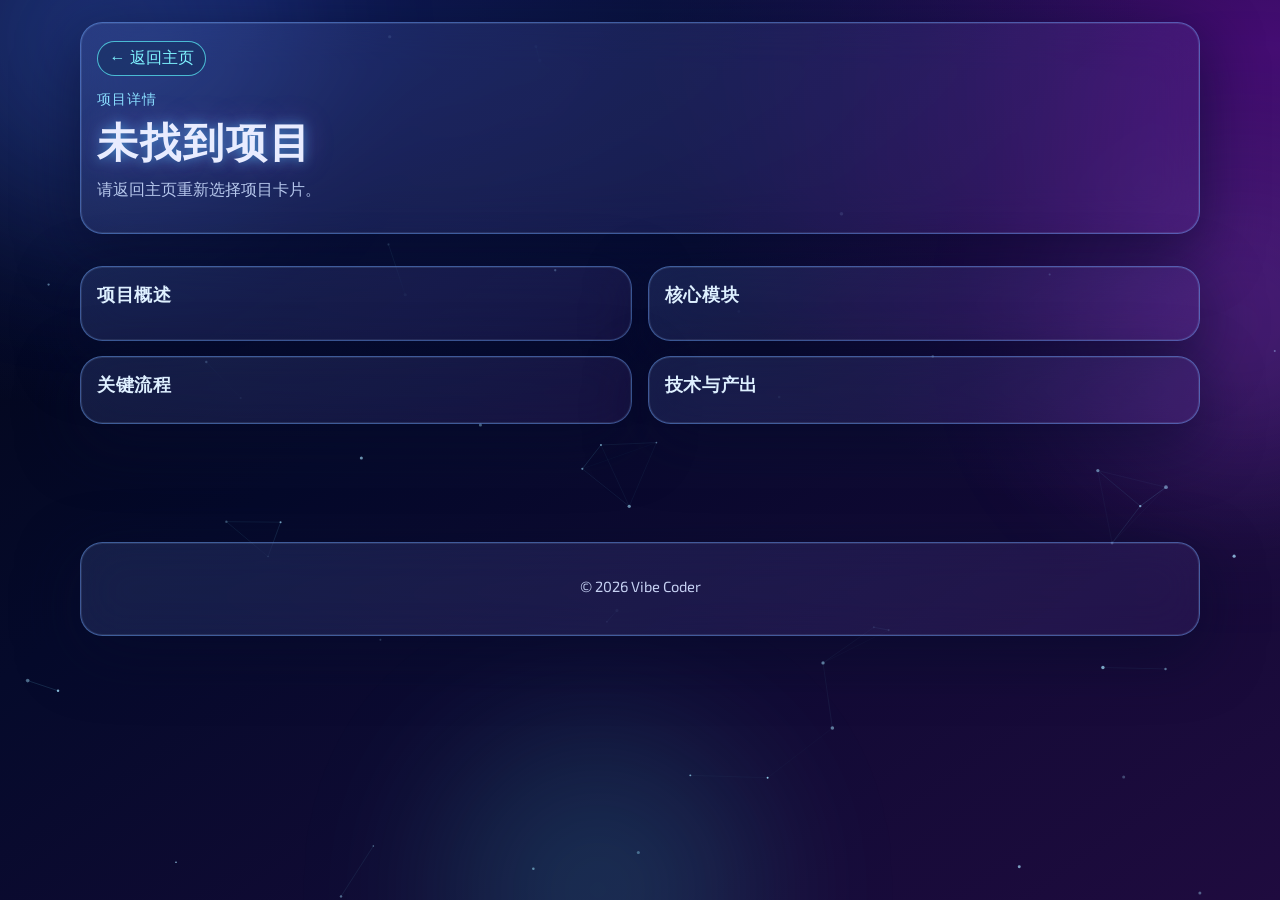
==== detail.html @ 0b8cd8e1 "feat: build vibe coding homepage with project detail pages" ====
<!doctype html>
<html lang="zh-CN">
<head>
  <meta charset="utf-8">
  <meta name="viewport" content="width=device-width, initial-scale=1">
  <title>项目详情 | Vibe Coder</title>
  <meta name="description" content="Vibe Coder 项目详情页">
  <link rel="preconnect" href="https://fonts.googleapis.com">
  <link rel="preconnect" href="https://fonts.gstatic.com" crossorigin>
  <link rel="stylesheet" href="css/style.css">
</head>
<body>
  <canvas id="starfield" aria-hidden="true"></canvas>
  <div class="background-orbs" aria-hidden="true">
    <span class="orb orb-1"></span>
    <span class="orb orb-2"></span>
    <span class="orb orb-3"></span>
  </div>

  <main class="site-wrapper detail-main">
    <section class="section reveal">
      <div class="detail-shell glass-panel">
        <a class="back-link" href="index.html">← 返回主页</a>
        <p id="detail-category" class="detail-category"></p>
        <h1 id="detail-title" class="detail-title"></h1>
        <p id="detail-tagline" class="detail-tagline"></p>

        <div id="detail-special-note" class="detail-special-note" hidden></div>
        <div id="detail-links" class="detail-links"></div>
      </div>
    </section>

    <section class="section reveal">
      <div class="detail-content-grid">
        <article class="detail-card glass-panel">
          <h2>项目概述</h2>
          <p id="detail-summary"></p>
          <p id="detail-positioning"></p>
        </article>

        <article class="detail-card glass-panel">
          <h2>核心模块</h2>
          <ul id="detail-modules"></ul>
        </article>

        <article class="detail-card glass-panel">
          <h2>关键流程</h2>
          <ol id="detail-flow"></ol>
        </article>

        <article class="detail-card glass-panel">
          <h2>技术与产出</h2>
          <ul id="detail-stack"></ul>
        </article>
      </div>
    </section>
  </main>

  <footer class="footer reveal">
    <div class="footer-inner glass-panel">
      <p class="copyright">© <span id="year"></span> Vibe Coder</p>
    </div>
  </footer>

  <script src="js/detail-data.js"></script>
  <script src="js/detail.js"></script>
  <script src="js/particles.js"></script>
  <script src="js/main.js"></script>
</body>
</html>
---- css/style.css ----
@import url("https://fonts.googleapis.com/css2?family=Exo+2:wght@300;400;500;600;700&family=Orbitron:wght@400;500;600;700;800&display=swap");

:root {
  --bg-0: #020514;
  --bg-1: #050a2b;
  --bg-2: #1f0b3f;
  --text-main: #e8ecff;
  --text-sub: #b6c5ea;
  --neon-cyan: #43f4ff;
  --neon-blue: #62b2ff;
  --neon-purple: #bf66ff;
  --neon-mint: #6dffd8;
  --border: rgba(113, 170, 255, 0.45);
  --glass: rgba(107, 138, 205, 0.16);
  --glass-strong: rgba(146, 170, 240, 0.2);
  --shadow-main: 0 18px 60px rgba(6, 12, 44, 0.62);
  --container: min(1120px, calc(100% - 2rem));
}

*,
*::before,
*::after {
  box-sizing: border-box;
}

html,
body {
  margin: 0;
  min-height: 100%;
}

html {
  scroll-behavior: smooth;
}

body {
  position: relative;
  overflow-x: hidden;
  color: var(--text-main);
  font-family: "Exo 2", "Segoe UI", sans-serif;
  background: radial-gradient(120% 80% at 20% 0%, #0f1b57 0%, transparent 58%),
    radial-gradient(80% 90% at 100% 5%, #440d72 0%, transparent 62%),
    linear-gradient(145deg, var(--bg-0), var(--bg-1) 38%, var(--bg-2));
}

a {
  color: inherit;
  text-decoration: none;
}

#starfield {
  position: fixed;
  inset: 0;
  width: 100%;
  height: 100%;
  z-index: 0;
}

.background-orbs {
  position: fixed;
  inset: 0;
  pointer-events: none;
  z-index: 1;
}

.orb {
  position: absolute;
  border-radius: 50%;
  filter: blur(85px);
  opacity: 0.36;
  transform: translateY(calc(var(--scroll-y, 0px) * -0.02));
}

.orb-1 {
  width: 360px;
  height: 360px;
  top: -140px;
  left: -80px;
  background: rgba(88, 139, 255, 0.62);
}

.orb-2 {
  width: 320px;
  height: 320px;
  top: 18vh;
  right: -120px;
  background: rgba(190, 101, 255, 0.58);
}

.orb-3 {
  width: 300px;
  height: 300px;
  bottom: -140px;
  left: 35%;
  background: rgba(67, 247, 244, 0.48);
}

.site-wrapper {
  position: relative;
  z-index: 2;
  width: 100%;
  padding: clamp(1rem, 2.6vw, 2.2rem) 0 4rem;
}

.section {
  width: var(--container);
  margin: 0 auto 2rem;
}

.glass-panel {
  background: linear-gradient(145deg, rgba(98, 129, 215, 0.18), rgba(120, 80, 195, 0.14));
  border: 1px solid var(--border);
  border-radius: 1.4rem;
  backdrop-filter: blur(22px);
  -webkit-backdrop-filter: blur(22px);
  box-shadow: var(--shadow-main), inset 0 0 0 1px rgba(202, 224, 255, 0.11);
}

.section-title {
  margin: 0;
  font-family: "Orbitron", sans-serif;
  font-size: clamp(1.55rem, 2.6vw, 2.35rem);
  letter-spacing: 0.05em;
  text-transform: uppercase;
  text-shadow: 0 0 14px rgba(81, 189, 255, 0.56), 0 0 30px rgba(188, 108, 255, 0.42);
}

.section-title-en {
  text-align: center;
}

.browser-frame {
  padding: clamp(0.85rem, 1.5vw, 1.25rem);
}

.browser-toolbar {
  display: flex;
  align-items: center;
  gap: 1rem;
  padding: 0.55rem 0.8rem;
  border-radius: 999px;
  border: 1px solid rgba(164, 199, 255, 0.25);
  background: rgba(11, 23, 62, 0.64);
}

.window-controls {
  display: flex;
  gap: 0.35rem;
  flex: 0 0 auto;
}

.dot {
  width: 0.58rem;
  height: 0.58rem;
  border-radius: 50%;
}

.dot.red {
  background: #ff5f56;
}

.dot.yellow {
  background: #ffbd2f;
}

.dot.green {
  background: #27c93f;
}

.browser-nav {
  display: flex;
  align-items: center;
  justify-content: center;
  gap: 0.7rem;
  flex: 1 1 auto;
}

.browser-nav a {
  font-family: "Orbitron", sans-serif;
  font-size: 0.95rem;
  letter-spacing: 0.1em;
  color: #c7d3ff;
  padding: 0.5rem 1rem;
  border-radius: 999px;
  border: 1px solid rgba(123, 176, 255, 0.35);
  transition: color 0.24s ease, border-color 0.24s ease, box-shadow 0.24s ease;
}

.browser-nav a:hover,
.browser-nav a:focus-visible {
  color: #f4f8ff;
  border-color: rgba(111, 224, 255, 0.68);
  box-shadow: 0 0 14px rgba(111, 224, 255, 0.38);
}

.contact-chip {
  font-family: "Orbitron", sans-serif;
  font-size: 0.75rem;
  letter-spacing: 0.08em;
  padding: 0.5rem 0.9rem;
  border-radius: 999px;
  border: 1px solid rgba(206, 219, 255, 0.45);
  background: linear-gradient(135deg, rgba(89, 122, 217, 0.65), rgba(192, 97, 255, 0.62));
  transition: transform 0.25s ease, box-shadow 0.25s ease;
}

.contact-chip:hover,
.contact-chip:focus-visible {
  transform: translateY(-2px);
  box-shadow: 0 8px 20px rgba(105, 209, 255, 0.32);
}

.hero-inner {
  padding: clamp(1.2rem, 3vw, 2.6rem) clamp(0.95rem, 2.5vw, 2.2rem) 1.6rem;
}

.hero-kicker {
  margin: 0;
  color: #9fd8ff;
  font-size: 0.95rem;
  letter-spacing: 0.06em;
}

.hero-title {
  margin: 0.5rem 0 0.8rem;
  text-align: center;
  font-family: "Orbitron", sans-serif;
  font-size: clamp(2rem, 9vw, 4.25rem);
  font-weight: 700;
  letter-spacing: 0.12em;
  color: #b4e8ff;
  text-shadow: 0 0 8px rgba(141, 227, 255, 0.95), 0 0 24px rgba(76, 167, 255, 0.9),
    0 0 42px rgba(185, 95, 255, 0.82);
}

.hero-subtitle {
  margin: 0 auto;
  width: min(750px, 100%);
  text-align: center;
  font-size: clamp(0.96rem, 2.2vw, 1.08rem);
  line-height: 1.65;
  color: var(--text-sub);
}

.skill-pills {
  list-style: none;
  margin: 1.45rem 0 0;
  padding: 0;
  display: flex;
  flex-wrap: wrap;
  gap: 0.7rem;
  justify-content: center;
}

.skill-pills li {
  padding: 0.52rem 0.95rem;
  font-size: 0.98rem;
  border-radius: 999px;
  border: 1px solid rgba(133, 202, 255, 0.52);
  background: linear-gradient(120deg, rgba(79, 117, 219, 0.48), rgba(101, 210, 255, 0.34), rgba(181, 99, 255, 0.4));
  box-shadow: 0 0 16px rgba(96, 171, 255, 0.3);
  transition: transform 0.24s ease, box-shadow 0.24s ease, border-color 0.24s ease;
  animation: floatTag 4.2s ease-in-out infinite;
  animation-delay: calc(var(--i, 0) * 0.07s);
}

.skill-pills li:nth-child(2n) {
  animation-duration: 4.8s;
}

.skill-pills li:nth-child(3n) {
  animation-duration: 5.1s;
}

.skill-pills li:hover,
.skill-pills li:focus-visible {
  transform: translateY(-3px);
  border-color: rgba(132, 247, 255, 0.9);
  box-shadow: 0 0 22px rgba(102, 233, 255, 0.56), 0 0 30px rgba(185, 93, 255, 0.34);
}

.hero-preview-grid {
  margin-top: 1.5rem;
  display: grid;
  grid-template-columns: repeat(3, minmax(0, 1fr));
  gap: clamp(0.75rem, 1.8vw, 1.2rem);
}

.preview-card {
  position: relative;
  overflow: hidden;
  border-radius: 1rem;
  border: 1px solid rgba(126, 184, 255, 0.5);
  background: rgba(27, 46, 91, 0.55);
  min-height: 170px;
  box-shadow: 0 0 22px rgba(105, 212, 255, 0.22);
}

.preview-card img {
  width: 100%;
  height: 100%;
  object-fit: cover;
  display: block;
}

.tools-panel {
  padding: clamp(1rem, 2vw, 1.8rem);
}

.tools-caption {
  margin: 0.5rem 0 0.95rem;
  color: #b7c6ea;
  font-size: 0.98rem;
}

.skill-list {
  margin-top: 0.85rem;
}

.skill-row {
  margin-bottom: 1.05rem;
}

.skill-meta {
  display: flex;
  justify-content: space-between;
  align-items: center;
  gap: 0.75rem;
  margin-bottom: 0.38rem;
}

.skill-name {
  display: flex;
  align-items: center;
  gap: 0.55rem;
  font-size: 1.1rem;
}

.skill-mark {
  display: inline-grid;
  place-items: center;
  width: 1.58rem;
  height: 1.58rem;
  border-radius: 50%;
  font-family: "Orbitron", sans-serif;
  font-size: 0.62rem;
  letter-spacing: 0.03em;
  color: #041227;
  background: linear-gradient(140deg, var(--neon-mint), var(--neon-cyan));
  box-shadow: 0 0 12px rgba(104, 241, 255, 0.62);
}

.skill-value {
  font-family: "Orbitron", sans-serif;
  color: #90f0ff;
}

.skill-feature {
  margin: 0 0 0.5rem 2.2rem;
  color: #9eb3df;
  font-size: 0.93rem;
  line-height: 1.4;
}

.progress-track {
  width: 100%;
  height: 0.95rem;
  border-radius: 999px;
  border: 1px solid rgba(127, 157, 227, 0.55);
  background: linear-gradient(120deg, rgba(28, 49, 99, 0.62), rgba(75, 62, 148, 0.42));
  overflow: hidden;
}

.progress-fill {
  width: 0;
  height: 100%;
  border-radius: inherit;
  background: linear-gradient(90deg, #8d49ff 0%, #38e9ff 52%, #8f52ff 100%);
  box-shadow: 0 0 14px rgba(75, 225, 255, 0.76);
  transition: width 1.2s cubic-bezier(0.2, 0.7, 0.3, 1);
}

.skill-row.animated .progress-fill {
  width: var(--target);
}

.project-shell {
  position: relative;
  padding: clamp(1.15rem, 2.2vw, 1.8rem);
  overflow: hidden;
}

.project-shell::before {
  content: "";
  position: absolute;
  inset: 0.6rem;
  border-radius: 1rem;
  border: 1px solid rgba(91, 242, 255, 0.42);
  box-shadow: inset 0 0 24px rgba(122, 83, 255, 0.3), 0 0 18px rgba(83, 223, 255, 0.24);
  pointer-events: none;
}

.project-shell-header {
  position: relative;
  margin-bottom: 1.1rem;
  text-align: center;
}

.project-shell-header p {
  margin: 0.5rem 0 0;
  color: var(--text-sub);
}

.project-grid {
  position: relative;
  display: grid;
  grid-template-columns: repeat(3, minmax(0, 1fr));
  gap: clamp(0.8rem, 2vw, 1.2rem);
}

.project-card {
  position: relative;
  overflow: hidden;
  display: flex;
  flex-direction: column;
  justify-content: center;
  align-items: center;
  gap: 0.55rem;
  text-align: center;
  min-height: 236px;
  padding: 1rem 0.9rem;
  border-radius: 1rem;
  cursor: pointer;
  border: 1px solid rgba(192, 104, 255, 0.72);
  background: linear-gradient(160deg, rgba(184, 223, 255, 0.2), rgba(72, 106, 201, 0.2), rgba(145, 88, 220, 0.18));
  box-shadow: 0 0 14px rgba(183, 96, 255, 0.44), inset 0 0 28px rgba(172, 220, 255, 0.15);
}

.project-card h3 {
  margin: 0;
  font-size: 1.24rem;
}

.project-card p {
  margin: 0;
  color: #c4cff1;
  font-size: 0.96rem;
  line-height: 1.45;
}

.project-icon {
  width: 3.2rem;
  height: 3.2rem;
  display: grid;
  place-items: center;
}

.project-icon svg {
  width: 2.5rem;
  height: 2.5rem;
  stroke: var(--neon-cyan);
  stroke-width: 1.4;
  filter: drop-shadow(0 0 8px rgba(117, 239, 255, 0.5));
}

.neon-button {
  margin-top: 0.2rem;
  display: inline-flex;
  align-items: center;
  justify-content: center;
  cursor: pointer;
  border: 1px solid rgba(74, 248, 255, 0.9);
  border-radius: 0.62rem;
  padding: 0.46rem 0.92rem;
  font-weight: 600;
  color: #58f8ff;
  background: rgba(6, 24, 58, 0.55);
  box-shadow: 0 0 8px rgba(74, 248, 255, 0.5), inset 0 0 8px rgba(74, 248, 255, 0.24);
  transition: transform 0.2s ease, box-shadow 0.2s ease, color 0.2s ease;
}

.neon-button:hover,
.neon-button:focus-visible {
  transform: translateY(-2px);
  color: #f4fcff;
  box-shadow: 0 0 14px rgba(95, 247, 255, 0.68), 0 0 30px rgba(152, 110, 255, 0.34);
}

.skill-project-shell {
  padding: 0.4rem;
}

.skill-project-grid {
  margin-top: 1rem;
  display: grid;
  grid-template-columns: repeat(3, minmax(0, 1fr));
  gap: 0.95rem;
}

.skill-project-card {
  position: relative;
  overflow: hidden;
  min-height: 180px;
  padding: 1rem;
  border-radius: 1rem;
  border: 1px solid rgba(119, 193, 255, 0.52);
  background: linear-gradient(160deg, rgba(58, 85, 163, 0.3), rgba(118, 82, 189, 0.22));
  box-shadow: 0 0 18px rgba(110, 185, 255, 0.22);
}

.skill-project-card h3 {
  margin: 0 0 0.55rem;
  font-size: 1.12rem;
}

.skill-project-card p {
  margin: 0 0 0.85rem;
  color: var(--text-sub);
}

.skill-project-card a {
  display: inline-flex;
  cursor: pointer;
  color: var(--neon-cyan);
  border: 1px solid rgba(86, 243, 255, 0.72);
  border-radius: 999px;
  padding: 0.35rem 0.72rem;
  font-size: 0.92rem;
  transition: box-shadow 0.2s ease, transform 0.2s ease;
}

.skill-project-card a:hover,
.skill-project-card a:focus-visible {
  transform: translateY(-2px);
  box-shadow: 0 0 13px rgba(86, 243, 255, 0.44);
}

.footer {
  width: var(--container);
  margin: 1.35rem auto 0;
  position: relative;
  z-index: 2;
}

.footer-inner {
  text-align: center;
  padding: 1.35rem 1rem 1.6rem;
}

.footer-inner p {
  color: #c6d1f3;
}

.vibe-intro {
  margin: 0.65rem auto 0;
  width: min(760px, 100%);
  color: #b9c8ed;
}

.vibe-skill-grid {
  margin-top: 1rem;
  display: grid;
  grid-template-columns: repeat(2, minmax(0, 1fr));
  gap: 0.85rem;
}

.vibe-skill-card {
  text-align: left;
  border: 1px solid rgba(117, 193, 255, 0.48);
  border-radius: 0.95rem;
  padding: 0.85rem 0.9rem;
  background: linear-gradient(160deg, rgba(55, 89, 176, 0.22), rgba(120, 74, 188, 0.18));
  box-shadow: inset 0 0 12px rgba(145, 220, 255, 0.14);
}

.vibe-skill-card h3 {
  margin: 0 0 0.35rem;
  font-size: 1.03rem;
  color: #d9e8ff;
}

.vibe-skill-card p {
  margin: 0;
  color: #b6c9ef;
  line-height: 1.58;
}

.vibe-skill-card code {
  display: block;
  margin-top: 0.45rem;
  color: #7ff6ff;
  font-size: 0.83rem;
  line-height: 1.45;
  word-break: break-word;
}

.copyright {
  margin-top: 0.8rem;
  color: #9eabd0;
  font-size: 0.92rem;
}

.tilt-card {
  transform-style: preserve-3d;
  transition: transform 0.2s ease;
}

.tilt-card::after {
  content: "";
  position: absolute;
  inset: 0;
  border-radius: inherit;
  opacity: 0;
  pointer-events: none;
  background: radial-gradient(circle at var(--mx, 50%) var(--my, 50%), rgba(154, 247, 255, 0.28), transparent 42%);
  transition: opacity 0.2s ease;
}

.tilt-card:hover::after {
  opacity: 1;
}

.reveal {
  opacity: 0;
  transform: translateY(26px) scale(0.986);
  transition: opacity 0.64s ease, transform 0.64s ease;
}

.reveal.is-visible {
  opacity: 1;
  transform: translateY(0) scale(1);
}

:where(ul, ol) {
  margin: 0;
  padding-left: 1.2rem;
}

:where(li) {
  margin-bottom: 0.45rem;
}

:where(li:last-child) {
  margin-bottom: 0;
}

.detail-main {
  padding-top: 1.4rem;
}

.detail-shell {
  padding: 1.1rem 1rem 1.2rem;
}

.back-link {
  display: inline-flex;
  align-items: center;
  gap: 0.35rem;
  border: 1px solid rgba(95, 245, 255, 0.7);
  border-radius: 999px;
  padding: 0.34rem 0.72rem;
  color: #7ff4ff;
  background: rgba(20, 47, 92, 0.5);
  transition: transform 0.2s ease, box-shadow 0.2s ease;
}

.back-link:hover,
.back-link:focus-visible {
  transform: translateY(-2px);
  box-shadow: 0 0 14px rgba(95, 245, 255, 0.42);
}

.detail-category {
  margin: 0.9rem 0 0;
  color: #8bdfff;
  letter-spacing: 0.06em;
  text-transform: uppercase;
  font-size: 0.88rem;
}

.detail-title {
  margin: 0.4rem 0 0;
  font-family: "Orbitron", sans-serif;
  font-size: clamp(1.7rem, 4.8vw, 2.55rem);
  letter-spacing: 0.05em;
  text-shadow: 0 0 12px rgba(75, 209, 255, 0.56), 0 0 28px rgba(184, 108, 255, 0.38);
}

.detail-tagline {
  margin: 0.55rem 0 0;
  color: #b6c7ec;
  font-size: 1.02rem;
}

.detail-links {
  margin-top: 0.8rem;
  display: flex;
  flex-wrap: wrap;
  gap: 0.55rem;
}

.detail-special-note {
  margin-top: 0.8rem;
  border: 1px solid rgba(255, 203, 108, 0.66);
  border-radius: 0.85rem;
  padding: 0.72rem 0.85rem;
  color: #ffe6ae;
  background: linear-gradient(150deg, rgba(113, 74, 7, 0.36), rgba(68, 47, 8, 0.26));
  line-height: 1.55;
}

.detail-link-btn {
  display: inline-flex;
  align-items: center;
  border: 1px solid rgba(99, 240, 255, 0.72);
  border-radius: 999px;
  padding: 0.35rem 0.78rem;
  color: #82f5ff;
  background: rgba(16, 45, 95, 0.55);
  transition: transform 0.2s ease, box-shadow 0.2s ease;
}

.detail-link-btn:hover,
.detail-link-btn:focus-visible {
  transform: translateY(-2px);
  box-shadow: 0 0 14px rgba(99, 240, 255, 0.44);
}

.detail-content-grid {
  display: grid;
  grid-template-columns: repeat(2, minmax(0, 1fr));
  gap: 0.95rem;
}

.detail-card {
  padding: 1rem 1rem 1.05rem;
}

.detail-card h2 {
  margin: 0 0 0.55rem;
  font-family: "Orbitron", sans-serif;
  font-size: 1.12rem;
  letter-spacing: 0.04em;
  color: #def0ff;
}

.detail-card p,
.detail-card li {
  color: #b8c8ea;
  line-height: 1.6;
}

:focus-visible {
  outline: 2px solid var(--neon-cyan);
  outline-offset: 2px;
}

@keyframes floatTag {
  0%,
  100% {
    transform: translateY(0);
  }
  50% {
    transform: translateY(-5px);
  }
}

@media (max-width: 1024px) {
  .project-grid,
  .skill-project-grid {
    grid-template-columns: repeat(2, minmax(0, 1fr));
  }

  .detail-content-grid {
    grid-template-columns: 1fr;
  }
}

@media (max-width: 760px) {
  .section {
    width: min(100%, calc(100% - 1.2rem));
  }

  .browser-toolbar {
    flex-wrap: wrap;
    justify-content: center;
  }

  .browser-nav {
    order: 3;
    flex-basis: 100%;
  }

  .hero-title {
    letter-spacing: 0.08em;
  }

  .hero-preview-grid {
    grid-template-columns: 1fr;
    max-width: 440px;
    margin-left: auto;
    margin-right: auto;
  }
}

@media (max-width: 620px) {
  .project-grid,
  .skill-project-grid {
    grid-template-columns: 1fr;
  }

  .project-card,
  .skill-project-card {
    min-height: auto;
  }

  .skill-name {
    font-size: 1rem;
  }

  .skill-feature {
    margin-left: 0;
  }

  .vibe-skill-grid {
    grid-template-columns: 1fr;
  }

}

@media (prefers-reduced-motion: reduce) {
  html {
    scroll-behavior: auto;
  }

  *,
  *::before,
  *::after {
    animation-duration: 0.01ms !important;
    animation-iteration-count: 1 !important;
    transition-duration: 0.01ms !important;
    scroll-behavior: auto !important;
  }

  .reveal {
    opacity: 1 !important;
    transform: none !important;
  }
}
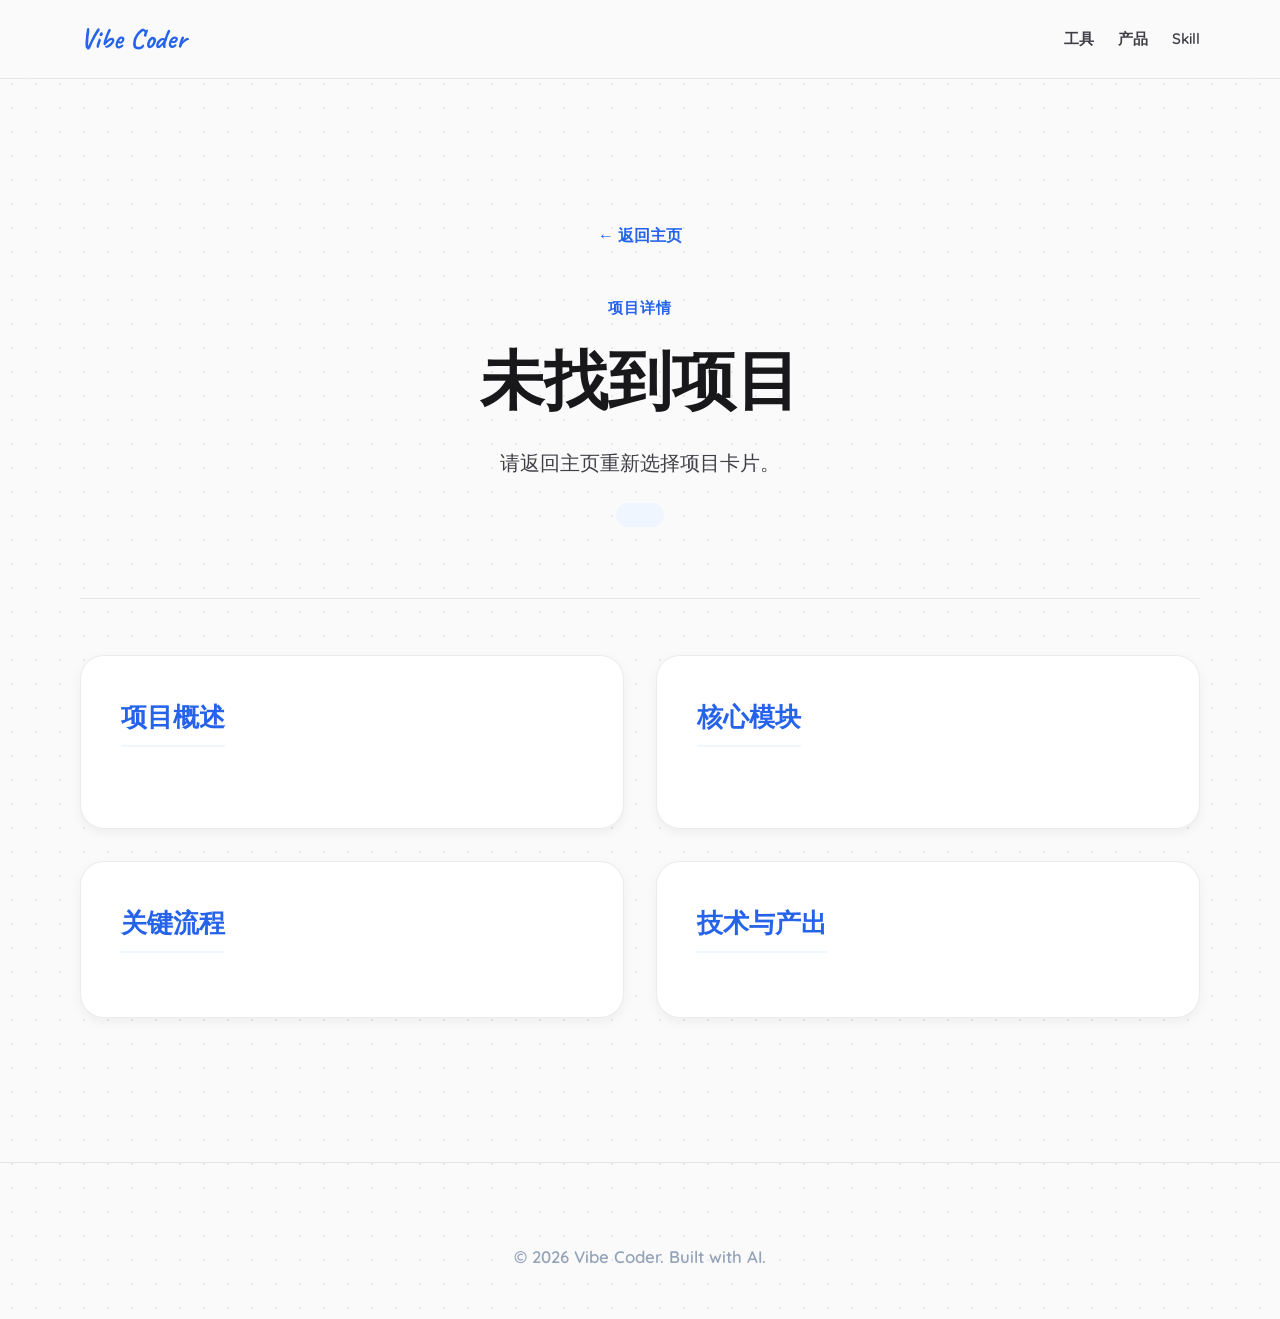
==== commit 850f4d09: "UI Redesign: Transition to Modern Light Mode & Motion-Driven Layout" ====
--- a/detail.html
+++ b/detail.html
@@ -1,5 +1,6 @@
 <!doctype html>
 <html lang="zh-CN">
+
 <head>
   <meta charset="utf-8">
   <meta name="viewport" content="width=device-width, initial-scale=1">
@@ -7,64 +8,68 @@
   <meta name="description" content="Vibe Coder 项目详情页">
   <link rel="preconnect" href="https://fonts.googleapis.com">
   <link rel="preconnect" href="https://fonts.gstatic.com" crossorigin>
-  <link rel="stylesheet" href="css/style.css">
+  <link
+    href="https://fonts.googleapis.com/css2?family=Caveat:wght@400;500;600;700&family=Quicksand:wght@300;400;500;600;700&display=swap"
+    rel="stylesheet">
+  <link rel="stylesheet" href="css/style.css?v=20260220-1">
 </head>
+
 <body>
-  <canvas id="starfield" aria-hidden="true"></canvas>
-  <div class="background-orbs" aria-hidden="true">
-    <span class="orb orb-1"></span>
-    <span class="orb orb-2"></span>
-    <span class="orb orb-3"></span>
-  </div>
+  <header class="top-nav">
+    <div class="container nav-inner">
+      <div class="logo">Vibe Coder</div>
+      <nav aria-label="主导航">
+        <a href="index.html#skills">工具</a>
+        <a href="index.html#projects">产品</a>
+        <a href="index.html#skill-projects">Skill</a>
+      </nav>
+    </div>
+  </header>
 
-  <main class="site-wrapper detail-main">
-    <section class="section reveal">
-      <div class="detail-shell glass-panel">
-        <a class="back-link" href="index.html">← 返回主页</a>
-        <p id="detail-category" class="detail-category"></p>
-        <h1 id="detail-title" class="detail-title"></h1>
-        <p id="detail-tagline" class="detail-tagline"></p>
+  <main class="site-wrapper detail-main container section">
+    <div class="detail-header reveal">
+      <a class="back-link" href="index.html">← 返回主页</a>
+      <p id="detail-category" class="detail-category"></p>
+      <h1 id="detail-title" class="detail-title"></h1>
+      <p id="detail-tagline" class="detail-tagline"></p>
 
-        <div id="detail-special-note" class="detail-special-note" hidden></div>
-        <div id="detail-links" class="detail-links"></div>
-      </div>
-    </section>
+      <div id="detail-special-note" class="detail-special-note" hidden></div>
+      <div id="detail-links" class="detail-links"></div>
+    </div>
 
-    <section class="section reveal">
-      <div class="detail-content-grid">
-        <article class="detail-card glass-panel">
-          <h2>项目概述</h2>
-          <p id="detail-summary"></p>
-          <p id="detail-positioning"></p>
-        </article>
+    <div class="detail-content-grid reveal">
+      <article class="detail-card card tilt-card">
+        <h2>项目概述</h2>
+        <p id="detail-summary"></p>
+        <p id="detail-positioning"></p>
+      </article>
 
-        <article class="detail-card glass-panel">
-          <h2>核心模块</h2>
-          <ul id="detail-modules"></ul>
-        </article>
+      <article class="detail-card card tilt-card">
+        <h2>核心模块</h2>
+        <ul id="detail-modules" class="detail-list"></ul>
+      </article>
 
-        <article class="detail-card glass-panel">
-          <h2>关键流程</h2>
-          <ol id="detail-flow"></ol>
-        </article>
+      <article class="detail-card card tilt-card">
+        <h2>关键流程</h2>
+        <ol id="detail-flow" class="detail-list"></ol>
+      </article>
 
-        <article class="detail-card glass-panel">
-          <h2>技术与产出</h2>
-          <ul id="detail-stack"></ul>
-        </article>
-      </div>
-    </section>
+      <article class="detail-card card tilt-card">
+        <h2>技术与产出</h2>
+        <ul id="detail-stack" class="detail-list"></ul>
+      </article>
+    </div>
   </main>
 
-  <footer class="footer reveal">
-    <div class="footer-inner glass-panel">
-      <p class="copyright">© <span id="year"></span> Vibe Coder</p>
+  <footer class="footer">
+    <div class="container container-inner">
+      <p class="copyright">© <span id="year"></span> Vibe Coder. Built with AI.</p>
     </div>
   </footer>
 
   <script src="js/detail-data.js"></script>
   <script src="js/detail.js"></script>
-  <script src="js/particles.js"></script>
-  <script src="js/main.js"></script>
+  <script src="js/main.js?v=20260220-1"></script>
 </body>
-</html>
+
+</html>
--- a/css/style.css
+++ b/css/style.css
@@ -1,20 +1,18 @@
-@import url("https://fonts.googleapis.com/css2?family=Exo+2:wght@300;400;500;600;700&family=Orbitron:wght@400;500;600;700;800&display=swap");
-
 :root {
-  --bg-0: #020514;
-  --bg-1: #050a2b;
-  --bg-2: #1f0b3f;
-  --text-main: #e8ecff;
-  --text-sub: #b6c5ea;
-  --neon-cyan: #43f4ff;
-  --neon-blue: #62b2ff;
-  --neon-purple: #bf66ff;
-  --neon-mint: #6dffd8;
-  --border: rgba(113, 170, 255, 0.45);
-  --glass: rgba(107, 138, 205, 0.16);
-  --glass-strong: rgba(146, 170, 240, 0.2);
-  --shadow-main: 0 18px 60px rgba(6, 12, 44, 0.62);
+  --bg-main: #FAFAFA;
+  --bg-panel: #FFFFFF;
+  --text-main: #09090B;
+  --text-sub: #3F3F46;
+  --primary: #18181B;
+  --accent: #2563EB;
+  --accent-light: #eff6ff;
+  --border: rgba(0, 0, 0, 0.08);
+  --shadow-sm: 0 4px 12px rgba(0, 0, 0, 0.05);
+  --shadow-md: 0 12px 32px rgba(0, 0, 0, 0.08);
+  --shadow-lg: 0 24px 64px rgba(0, 0, 0, 0.12);
   --container: min(1120px, calc(100% - 2rem));
+  --transition-smooth: cubic-bezier(0.16, 1, 0.3, 1);
+  --spring: cubic-bezier(0.34, 1.56, 0.64, 1);
 }
 
 *,
@@ -23,24 +21,18 @@
   box-sizing: border-box;
 }
 
-html,
+html {
+  scroll-behavior: smooth;
+}
+
 body {
   margin: 0;
-  min-height: 100%;
-}
-
-html {
-  scroll-behavior: smooth;
-}
-
-body {
-  position: relative;
-  overflow-x: hidden;
+  font-family: 'Quicksand', sans-serif;
   color: var(--text-main);
-  font-family: "Exo 2", "Segoe UI", sans-serif;
-  background: radial-gradient(120% 80% at 20% 0%, #0f1b57 0%, transparent 58%),
-    radial-gradient(80% 90% at 100% 5%, #440d72 0%, transparent 62%),
-    linear-gradient(145deg, var(--bg-0), var(--bg-1) 38%, var(--bg-2));
+  background-color: var(--bg-main);
+  background-image: radial-gradient(#e5e7eb 1px, transparent 1px);
+  background-size: 24px 24px;
+  line-height: 1.6;
 }
 
 a {
@@ -48,802 +40,547 @@
   text-decoration: none;
 }
 
-#starfield {
-  position: fixed;
-  inset: 0;
-  width: 100%;
+/* Typography */
+h1,
+h2,
+h3,
+.hero-kicker,
+.logo,
+.skill-name {
+  font-family: 'Caveat', cursive;
+}
+
+/* Navigation */
+.top-nav {
+  position: sticky;
+  top: 0;
+  z-index: 100;
+  background: rgba(250, 250, 250, 0.8);
+  backdrop-filter: blur(12px);
+  -webkit-backdrop-filter: blur(12px);
+  border-bottom: 1px solid var(--border);
+  padding: 1rem 0;
+}
+
+.nav-inner {
+  max-width: var(--container);
+  margin: 0 auto;
+  display: flex;
+  justify-content: space-between;
+  align-items: center;
+}
+
+.logo {
+  font-size: 1.8rem;
+  font-weight: 700;
+  color: var(--accent);
+}
+
+.top-nav nav {
+  display: flex;
+  gap: 1.5rem;
+}
+
+.top-nav a {
+  font-weight: 600;
+  font-size: 0.95rem;
+  color: var(--text-sub);
+  transition: color 0.2s;
+}
+
+.top-nav a:hover {
+  color: var(--accent);
+}
+
+/* Utilities */
+.container {
+  max-width: var(--container);
+  margin: 0 auto;
+}
+
+.section {
+  padding: 5rem 0;
+}
+
+.section-title {
+  font-size: 2.8rem;
+  margin-bottom: 0.5rem;
+  color: var(--primary);
+  text-align: center;
+}
+
+.section-subtitle {
+  text-align: center;
+  color: var(--text-sub);
+  margin-bottom: 3.5rem;
+  font-size: 1.15rem;
+  font-weight: 500;
+}
+
+.card {
+  background: var(--bg-panel);
+  border-radius: 1.5rem;
+  border: 1px solid var(--border);
+  box-shadow: var(--shadow-sm);
+  padding: 2rem;
+  transition: all 0.4s var(--spring);
+}
+
+.reveal {
+  opacity: 0;
+  transform: translateY(30px);
+  transition: opacity 0.8s var(--transition-smooth), transform 0.8s var(--transition-smooth);
+}
+
+.reveal.is-visible {
+  opacity: 1;
+  transform: translateY(0);
+}
+
+/* Hero */
+.hero {
+  text-align: center;
+  padding: 6rem 0;
+  display: flex;
+  flex-direction: column;
+  align-items: center;
+  justify-content: center;
+  min-height: 75vh;
+}
+
+.hero-kicker {
+  color: var(--accent);
+  font-size: 2.4rem;
+  margin: 0 0 0.5rem;
+  transform: rotate(-2deg);
+}
+
+.hero-title {
+  font-family: 'Quicksand', sans-serif;
+  font-size: clamp(3.5rem, 8vw, 5.5rem);
+  font-weight: 800;
+  letter-spacing: -0.02em;
+  margin: 0 0 1.5rem;
+  color: var(--primary);
+  line-height: 1.1;
+}
+
+.hero-subtitle {
+  font-size: 1.25rem;
+  color: var(--text-sub);
+  max-width: 650px;
+  margin: 0 auto 2.5rem;
+  font-weight: 500;
+}
+
+.skill-pills {
+  list-style: none;
+  padding: 0;
+  display: flex;
+  flex-wrap: wrap;
+  gap: 0.85rem;
+  justify-content: center;
+  max-width: 800px;
+}
+
+.skill-pills li {
+  background: var(--bg-panel);
+  border: 1px solid var(--border);
+  padding: 0.6rem 1.4rem;
+  border-radius: 999px;
+  font-weight: 600;
+  font-size: 0.95rem;
+  color: var(--text-sub);
+  box-shadow: 0 2px 8px rgba(0, 0, 0, 0.03);
+  transition: transform 0.3s var(--spring), box-shadow 0.3s var(--spring), border-color 0.3s ease, color 0.3s ease;
+  cursor: default;
+}
+
+.skill-pills li:hover {
+  transform: translateY(-4px) scale(1.02);
+  box-shadow: var(--shadow-md);
+  color: var(--accent);
+  border-color: rgba(37, 99, 235, 0.3);
+}
+
+/* Skills (Tools) */
+.tools-grid {
+  display: grid;
+  grid-template-columns: repeat(auto-fit, minmax(320px, 1fr));
+  gap: 1.8rem;
+}
+
+.skill-row {
+  display: flex;
+  flex-direction: column;
+  gap: 0.8rem;
+  padding: 1.8rem;
+}
+
+.skill-row:hover {
+  transform: translateY(-6px);
+  box-shadow: var(--shadow-md);
+  border-color: rgba(37, 99, 235, 0.2);
+}
+
+.skill-meta {
+  display: flex;
+  justify-content: space-between;
+  align-items: center;
+}
+
+.skill-name {
+  font-size: 2rem;
+  font-weight: 700;
+  color: var(--primary);
+  display: flex;
+  align-items: center;
+  gap: 0.6rem;
+}
+
+.skill-mark {
+  background: var(--accent-light);
+  color: var(--accent);
+  font-family: 'Quicksand', sans-serif;
+  font-size: 0.85rem;
+  width: 32px;
+  height: 32px;
+  border-radius: 50%;
+  display: grid;
+  place-items: center;
+}
+
+.skill-value {
+  font-weight: 700;
+  color: var(--accent);
+  font-size: 1.1rem;
+}
+
+.skill-feature {
+  color: var(--text-sub);
+  font-size: 1rem;
+  margin: 0;
+}
+
+.progress-track {
+  height: 8px;
+  background: #f1f5f9;
+  border-radius: 999px;
+  overflow: hidden;
+  margin-top: auto;
+}
+
+.progress-fill {
+  background: var(--accent);
   height: 100%;
-  z-index: 0;
-}
-
-.background-orbs {
-  position: fixed;
-  inset: 0;
-  pointer-events: none;
-  z-index: 1;
-}
-
-.orb {
-  position: absolute;
-  border-radius: 50%;
-  filter: blur(85px);
-  opacity: 0.36;
-  transform: translateY(calc(var(--scroll-y, 0px) * -0.02));
-}
-
-.orb-1 {
-  width: 360px;
-  height: 360px;
-  top: -140px;
-  left: -80px;
-  background: rgba(88, 139, 255, 0.62);
-}
-
-.orb-2 {
-  width: 320px;
-  height: 320px;
-  top: 18vh;
-  right: -120px;
-  background: rgba(190, 101, 255, 0.58);
-}
-
-.orb-3 {
-  width: 300px;
-  height: 300px;
-  bottom: -140px;
-  left: 35%;
-  background: rgba(67, 247, 244, 0.48);
-}
-
-.site-wrapper {
+  border-radius: 999px;
+  width: 0;
+  transition: width 1.5s var(--spring);
+}
+
+.skill-row.animated .progress-fill {
+  width: var(--target);
+}
+
+/* Projects (Masonry Grid) */
+.project-grid {
+  display: grid;
+  grid-template-columns: repeat(auto-fit, minmax(320px, 1fr));
+  gap: 2rem;
+}
+
+.project-card {
+  display: flex;
+  flex-direction: column;
+  align-items: flex-start;
+  gap: 1.4rem;
+  text-align: left;
+  cursor: pointer;
+  padding: 2.5rem 2.2rem;
+  text-decoration: none;
+  color: inherit;
+  transition-delay: calc(var(--card-delay, 0) * 0.05s);
   position: relative;
-  z-index: 2;
-  width: 100%;
-  padding: clamp(1rem, 2.6vw, 2.2rem) 0 4rem;
-}
-
-.section {
-  width: var(--container);
-  margin: 0 auto 2rem;
-}
-
-.glass-panel {
-  background: linear-gradient(145deg, rgba(98, 129, 215, 0.18), rgba(120, 80, 195, 0.14));
+  overflow: hidden;
+}
+
+.project-card:hover {
+  transform: translateY(-8px);
+  box-shadow: var(--shadow-lg);
+  border-color: rgba(37, 99, 235, 0.3);
+}
+
+.project-icon {
+  width: 64px;
+  height: 64px;
+  background: var(--accent-light);
+  border-radius: 1.2rem;
+  display: grid;
+  place-items: center;
+  transition: transform 0.4s var(--spring), background 0.4s ease;
+}
+
+.project-icon svg {
+  width: 32px;
+  height: 32px;
+  stroke: var(--accent);
+  stroke-width: 2;
+  transition: stroke 0.4s ease;
+}
+
+.project-card:hover .project-icon {
+  transform: scale(1.1) rotate(-5deg);
+  background: var(--accent);
+}
+
+.project-card:hover .project-icon svg {
+  stroke: #fff;
+}
+
+.project-card h3 {
+  margin: 0;
+  font-family: 'Quicksand', sans-serif;
+  font-size: 1.5rem;
+  font-weight: 700;
+  color: var(--primary);
+}
+
+.project-card p {
+  margin: 0;
+  color: var(--text-sub);
+  font-size: 1.05rem;
+}
+
+.btn-primary {
+  display: inline-flex;
+  align-items: center;
+  gap: 0.5rem;
+  background: var(--bg-panel);
+  color: var(--accent);
+  font-weight: 600;
+  padding: 0.6rem 1.4rem;
+  border-radius: 999px;
   border: 1px solid var(--border);
-  border-radius: 1.4rem;
-  backdrop-filter: blur(22px);
-  -webkit-backdrop-filter: blur(22px);
-  box-shadow: var(--shadow-main), inset 0 0 0 1px rgba(202, 224, 255, 0.11);
-}
-
-.section-title {
+  transition: all 0.3s var(--spring);
+  margin-top: auto;
+}
+
+.project-card:hover .btn-primary {
+  background: var(--accent);
+  color: #fff;
+  border-color: var(--accent);
+  transform: translateX(5px);
+}
+
+/* Vibe Skills */
+.vibe-skill-grid {
+  display: grid;
+  grid-template-columns: repeat(auto-fit, minmax(320px, 1fr));
+  gap: 1.8rem;
+}
+
+.vibe-skill-card {
+  padding: 2.2rem;
+}
+
+.vibe-skill-card h3 {
+  font-family: 'Quicksand', sans-serif;
+  font-size: 1.3rem;
+  color: var(--primary);
+  margin: 0 0 1rem;
+}
+
+.vibe-skill-card p {
+  color: var(--text-sub);
   margin: 0;
-  font-family: "Orbitron", sans-serif;
-  font-size: clamp(1.55rem, 2.6vw, 2.35rem);
+  font-weight: 500;
+}
+
+.vibe-skill-card code {
+  display: block;
+  margin-top: 1.2rem;
+  background: #f1f5f9;
+  color: #334155;
+  padding: 0.85rem;
+  border-radius: 0.5rem;
+  font-family: monospace;
+  font-size: 0.9rem;
+}
+
+/* Footer */
+.footer {
+  text-align: center;
+  padding: 4rem 0 2rem;
+  border-top: 1px solid var(--border);
+  margin-top: 4rem;
+}
+
+.copyright {
+  color: #94a3b8;
+  font-weight: 600;
+  font-size: 1.05rem;
+}
+
+/* Tilt Card */
+.tilt-card {
+  transform-style: preserve-3d;
+}
+
+@media (max-width: 768px) {
+  .section {
+    padding: 3rem 0;
+  }
+
+  .hero {
+    min-height: 60vh;
+    padding: 4rem 0;
+  }
+
+  .top-nav nav {
+    display: none;
+  }
+}
+
+/* ── Detail Page Styling ────────────────────────── */
+.detail-main {
+  padding-bottom: 5rem;
+}
+
+.detail-header {
+  text-align: center;
+  margin-bottom: 3.5rem;
+  padding: 4rem 0 2rem;
+  border-bottom: 1px solid var(--border);
+}
+
+.back-link {
+  display: inline-block;
+  margin-bottom: 2rem;
+  font-weight: 600;
+  color: var(--accent);
+  transition: transform 0.3s var(--spring);
+}
+
+.back-link:hover {
+  transform: translateX(-5px);
+}
+
+.detail-category {
+  color: var(--accent);
+  font-weight: 600;
+  font-size: 0.95rem;
   letter-spacing: 0.05em;
   text-transform: uppercase;
-  text-shadow: 0 0 14px rgba(81, 189, 255, 0.56), 0 0 30px rgba(188, 108, 255, 0.42);
-}
-
-.section-title-en {
-  text-align: center;
-}
-
-.browser-frame {
-  padding: clamp(0.85rem, 1.5vw, 1.25rem);
-}
-
-.browser-toolbar {
-  display: flex;
-  align-items: center;
+  margin-bottom: 0.5rem;
+}
+
+.detail-title {
+  font-family: 'Quicksand', sans-serif;
+  font-size: clamp(2.5rem, 6vw, 4rem);
+  font-weight: 800;
+  color: var(--primary);
+  margin: 0 0 1rem;
+}
+
+.detail-tagline {
+  font-size: 1.25rem;
+  color: var(--text-sub);
+  max-width: 600px;
+  margin: 0 auto 1.5rem;
+}
+
+.detail-special-note {
+  display: inline-block;
+  background: var(--accent-light);
+  color: var(--accent);
+  padding: 0.75rem 1.5rem;
+  border-radius: 999px;
+  font-size: 0.95rem;
+  font-weight: 500;
+  margin-bottom: 2rem;
+}
+
+.detail-links {
+  display: flex;
+  justify-content: center;
   gap: 1rem;
-  padding: 0.55rem 0.8rem;
-  border-radius: 999px;
-  border: 1px solid rgba(164, 199, 255, 0.25);
-  background: rgba(11, 23, 62, 0.64);
-}
-
-.window-controls {
-  display: flex;
-  gap: 0.35rem;
-  flex: 0 0 auto;
-}
-
-.dot {
-  width: 0.58rem;
-  height: 0.58rem;
-  border-radius: 50%;
-}
-
-.dot.red {
-  background: #ff5f56;
-}
-
-.dot.yellow {
-  background: #ffbd2f;
-}
-
-.dot.green {
-  background: #27c93f;
-}
-
-.browser-nav {
-  display: flex;
-  align-items: center;
-  justify-content: center;
-  gap: 0.7rem;
-  flex: 1 1 auto;
-}
-
-.browser-nav a {
-  font-family: "Orbitron", sans-serif;
-  font-size: 0.95rem;
-  letter-spacing: 0.1em;
-  color: #c7d3ff;
-  padding: 0.5rem 1rem;
-  border-radius: 999px;
-  border: 1px solid rgba(123, 176, 255, 0.35);
-  transition: color 0.24s ease, border-color 0.24s ease, box-shadow 0.24s ease;
-}
-
-.browser-nav a:hover,
-.browser-nav a:focus-visible {
-  color: #f4f8ff;
-  border-color: rgba(111, 224, 255, 0.68);
-  box-shadow: 0 0 14px rgba(111, 224, 255, 0.38);
-}
-
-.contact-chip {
-  font-family: "Orbitron", sans-serif;
-  font-size: 0.75rem;
-  letter-spacing: 0.08em;
-  padding: 0.5rem 0.9rem;
-  border-radius: 999px;
-  border: 1px solid rgba(206, 219, 255, 0.45);
-  background: linear-gradient(135deg, rgba(89, 122, 217, 0.65), rgba(192, 97, 255, 0.62));
-  transition: transform 0.25s ease, box-shadow 0.25s ease;
-}
-
-.contact-chip:hover,
-.contact-chip:focus-visible {
-  transform: translateY(-2px);
-  box-shadow: 0 8px 20px rgba(105, 209, 255, 0.32);
-}
-
-.hero-inner {
-  padding: clamp(1.2rem, 3vw, 2.6rem) clamp(0.95rem, 2.5vw, 2.2rem) 1.6rem;
-}
-
-.hero-kicker {
-  margin: 0;
-  color: #9fd8ff;
-  font-size: 0.95rem;
-  letter-spacing: 0.06em;
-}
-
-.hero-title {
-  margin: 0.5rem 0 0.8rem;
-  text-align: center;
-  font-family: "Orbitron", sans-serif;
-  font-size: clamp(2rem, 9vw, 4.25rem);
-  font-weight: 700;
-  letter-spacing: 0.12em;
-  color: #b4e8ff;
-  text-shadow: 0 0 8px rgba(141, 227, 255, 0.95), 0 0 24px rgba(76, 167, 255, 0.9),
-    0 0 42px rgba(185, 95, 255, 0.82);
-}
-
-.hero-subtitle {
-  margin: 0 auto;
-  width: min(750px, 100%);
-  text-align: center;
-  font-size: clamp(0.96rem, 2.2vw, 1.08rem);
-  line-height: 1.65;
-  color: var(--text-sub);
-}
-
-.skill-pills {
-  list-style: none;
-  margin: 1.45rem 0 0;
-  padding: 0;
-  display: flex;
   flex-wrap: wrap;
-  gap: 0.7rem;
-  justify-content: center;
-}
-
-.skill-pills li {
-  padding: 0.52rem 0.95rem;
-  font-size: 0.98rem;
-  border-radius: 999px;
-  border: 1px solid rgba(133, 202, 255, 0.52);
-  background: linear-gradient(120deg, rgba(79, 117, 219, 0.48), rgba(101, 210, 255, 0.34), rgba(181, 99, 255, 0.4));
-  box-shadow: 0 0 16px rgba(96, 171, 255, 0.3);
-  transition: transform 0.24s ease, box-shadow 0.24s ease, border-color 0.24s ease;
-  animation: floatTag 4.2s ease-in-out infinite;
-  animation-delay: calc(var(--i, 0) * 0.07s);
-}
-
-.skill-pills li:nth-child(2n) {
-  animation-duration: 4.8s;
-}
-
-.skill-pills li:nth-child(3n) {
-  animation-duration: 5.1s;
-}
-
-.skill-pills li:hover,
-.skill-pills li:focus-visible {
-  transform: translateY(-3px);
-  border-color: rgba(132, 247, 255, 0.9);
-  box-shadow: 0 0 22px rgba(102, 233, 255, 0.56), 0 0 30px rgba(185, 93, 255, 0.34);
-}
-
-.hero-preview-grid {
-  margin-top: 1.5rem;
-  display: grid;
-  grid-template-columns: repeat(3, minmax(0, 1fr));
-  gap: clamp(0.75rem, 1.8vw, 1.2rem);
-}
-
-.preview-card {
-  position: relative;
-  overflow: hidden;
-  border-radius: 1rem;
-  border: 1px solid rgba(126, 184, 255, 0.5);
-  background: rgba(27, 46, 91, 0.55);
-  min-height: 170px;
-  box-shadow: 0 0 22px rgba(105, 212, 255, 0.22);
-}
-
-.preview-card img {
-  width: 100%;
-  height: 100%;
-  object-fit: cover;
-  display: block;
-}
-
-.tools-panel {
-  padding: clamp(1rem, 2vw, 1.8rem);
-}
-
-.tools-caption {
-  margin: 0.5rem 0 0.95rem;
-  color: #b7c6ea;
-  font-size: 0.98rem;
-}
-
-.skill-list {
-  margin-top: 0.85rem;
-}
-
-.skill-row {
-  margin-bottom: 1.05rem;
-}
-
-.skill-meta {
-  display: flex;
-  justify-content: space-between;
-  align-items: center;
-  gap: 0.75rem;
-  margin-bottom: 0.38rem;
-}
-
-.skill-name {
-  display: flex;
-  align-items: center;
-  gap: 0.55rem;
-  font-size: 1.1rem;
-}
-
-.skill-mark {
-  display: inline-grid;
-  place-items: center;
-  width: 1.58rem;
-  height: 1.58rem;
-  border-radius: 50%;
-  font-family: "Orbitron", sans-serif;
-  font-size: 0.62rem;
-  letter-spacing: 0.03em;
-  color: #041227;
-  background: linear-gradient(140deg, var(--neon-mint), var(--neon-cyan));
-  box-shadow: 0 0 12px rgba(104, 241, 255, 0.62);
-}
-
-.skill-value {
-  font-family: "Orbitron", sans-serif;
-  color: #90f0ff;
-}
-
-.skill-feature {
-  margin: 0 0 0.5rem 2.2rem;
-  color: #9eb3df;
-  font-size: 0.93rem;
-  line-height: 1.4;
-}
-
-.progress-track {
-  width: 100%;
-  height: 0.95rem;
-  border-radius: 999px;
-  border: 1px solid rgba(127, 157, 227, 0.55);
-  background: linear-gradient(120deg, rgba(28, 49, 99, 0.62), rgba(75, 62, 148, 0.42));
-  overflow: hidden;
-}
-
-.progress-fill {
-  width: 0;
-  height: 100%;
-  border-radius: inherit;
-  background: linear-gradient(90deg, #8d49ff 0%, #38e9ff 52%, #8f52ff 100%);
-  box-shadow: 0 0 14px rgba(75, 225, 255, 0.76);
-  transition: width 1.2s cubic-bezier(0.2, 0.7, 0.3, 1);
-}
-
-.skill-row.animated .progress-fill {
-  width: var(--target);
-}
-
-.project-shell {
-  position: relative;
-  padding: clamp(1.15rem, 2.2vw, 1.8rem);
-  overflow: hidden;
-}
-
-.project-shell::before {
-  content: "";
-  position: absolute;
-  inset: 0.6rem;
-  border-radius: 1rem;
-  border: 1px solid rgba(91, 242, 255, 0.42);
-  box-shadow: inset 0 0 24px rgba(122, 83, 255, 0.3), 0 0 18px rgba(83, 223, 255, 0.24);
-  pointer-events: none;
-}
-
-.project-shell-header {
-  position: relative;
-  margin-bottom: 1.1rem;
-  text-align: center;
-}
-
-.project-shell-header p {
-  margin: 0.5rem 0 0;
-  color: var(--text-sub);
-}
-
-.project-grid {
-  position: relative;
-  display: grid;
-  grid-template-columns: repeat(3, minmax(0, 1fr));
-  gap: clamp(0.8rem, 2vw, 1.2rem);
-}
-
-.project-card {
-  position: relative;
-  overflow: hidden;
-  display: flex;
-  flex-direction: column;
-  justify-content: center;
-  align-items: center;
-  gap: 0.55rem;
-  text-align: center;
-  min-height: 236px;
-  padding: 1rem 0.9rem;
-  border-radius: 1rem;
-  cursor: pointer;
-  border: 1px solid rgba(192, 104, 255, 0.72);
-  background: linear-gradient(160deg, rgba(184, 223, 255, 0.2), rgba(72, 106, 201, 0.2), rgba(145, 88, 220, 0.18));
-  box-shadow: 0 0 14px rgba(183, 96, 255, 0.44), inset 0 0 28px rgba(172, 220, 255, 0.15);
-}
-
-.project-card h3 {
-  margin: 0;
-  font-size: 1.24rem;
-}
-
-.project-card p {
-  margin: 0;
-  color: #c4cff1;
-  font-size: 0.96rem;
-  line-height: 1.45;
-}
-
-.project-icon {
-  width: 3.2rem;
-  height: 3.2rem;
-  display: grid;
-  place-items: center;
-}
-
-.project-icon svg {
-  width: 2.5rem;
-  height: 2.5rem;
-  stroke: var(--neon-cyan);
-  stroke-width: 1.4;
-  filter: drop-shadow(0 0 8px rgba(117, 239, 255, 0.5));
-}
-
-.neon-button {
-  margin-top: 0.2rem;
-  display: inline-flex;
-  align-items: center;
-  justify-content: center;
-  cursor: pointer;
-  border: 1px solid rgba(74, 248, 255, 0.9);
-  border-radius: 0.62rem;
-  padding: 0.46rem 0.92rem;
-  font-weight: 600;
-  color: #58f8ff;
-  background: rgba(6, 24, 58, 0.55);
-  box-shadow: 0 0 8px rgba(74, 248, 255, 0.5), inset 0 0 8px rgba(74, 248, 255, 0.24);
-  transition: transform 0.2s ease, box-shadow 0.2s ease, color 0.2s ease;
-}
-
-.neon-button:hover,
-.neon-button:focus-visible {
-  transform: translateY(-2px);
-  color: #f4fcff;
-  box-shadow: 0 0 14px rgba(95, 247, 255, 0.68), 0 0 30px rgba(152, 110, 255, 0.34);
-}
-
-.skill-project-shell {
-  padding: 0.4rem;
-}
-
-.skill-project-grid {
-  margin-top: 1rem;
-  display: grid;
-  grid-template-columns: repeat(3, minmax(0, 1fr));
-  gap: 0.95rem;
-}
-
-.skill-project-card {
-  position: relative;
-  overflow: hidden;
-  min-height: 180px;
-  padding: 1rem;
-  border-radius: 1rem;
-  border: 1px solid rgba(119, 193, 255, 0.52);
-  background: linear-gradient(160deg, rgba(58, 85, 163, 0.3), rgba(118, 82, 189, 0.22));
-  box-shadow: 0 0 18px rgba(110, 185, 255, 0.22);
-}
-
-.skill-project-card h3 {
-  margin: 0 0 0.55rem;
-  font-size: 1.12rem;
-}
-
-.skill-project-card p {
-  margin: 0 0 0.85rem;
-  color: var(--text-sub);
-}
-
-.skill-project-card a {
-  display: inline-flex;
-  cursor: pointer;
-  color: var(--neon-cyan);
-  border: 1px solid rgba(86, 243, 255, 0.72);
-  border-radius: 999px;
-  padding: 0.35rem 0.72rem;
-  font-size: 0.92rem;
-  transition: box-shadow 0.2s ease, transform 0.2s ease;
-}
-
-.skill-project-card a:hover,
-.skill-project-card a:focus-visible {
-  transform: translateY(-2px);
-  box-shadow: 0 0 13px rgba(86, 243, 255, 0.44);
-}
-
-.footer {
-  width: var(--container);
-  margin: 1.35rem auto 0;
-  position: relative;
-  z-index: 2;
-}
-
-.footer-inner {
-  text-align: center;
-  padding: 1.35rem 1rem 1.6rem;
-}
-
-.footer-inner p {
-  color: #c6d1f3;
-}
-
-.vibe-intro {
-  margin: 0.65rem auto 0;
-  width: min(760px, 100%);
-  color: #b9c8ed;
-}
-
-.vibe-skill-grid {
-  margin-top: 1rem;
-  display: grid;
-  grid-template-columns: repeat(2, minmax(0, 1fr));
-  gap: 0.85rem;
-}
-
-.vibe-skill-card {
-  text-align: left;
-  border: 1px solid rgba(117, 193, 255, 0.48);
-  border-radius: 0.95rem;
-  padding: 0.85rem 0.9rem;
-  background: linear-gradient(160deg, rgba(55, 89, 176, 0.22), rgba(120, 74, 188, 0.18));
-  box-shadow: inset 0 0 12px rgba(145, 220, 255, 0.14);
-}
-
-.vibe-skill-card h3 {
-  margin: 0 0 0.35rem;
-  font-size: 1.03rem;
-  color: #d9e8ff;
-}
-
-.vibe-skill-card p {
-  margin: 0;
-  color: #b6c9ef;
-  line-height: 1.58;
-}
-
-.vibe-skill-card code {
-  display: block;
-  margin-top: 0.45rem;
-  color: #7ff6ff;
-  font-size: 0.83rem;
-  line-height: 1.45;
-  word-break: break-word;
-}
-
-.copyright {
-  margin-top: 0.8rem;
-  color: #9eabd0;
-  font-size: 0.92rem;
-}
-
-.tilt-card {
-  transform-style: preserve-3d;
-  transition: transform 0.2s ease;
-}
-
-.tilt-card::after {
-  content: "";
-  position: absolute;
-  inset: 0;
-  border-radius: inherit;
-  opacity: 0;
-  pointer-events: none;
-  background: radial-gradient(circle at var(--mx, 50%) var(--my, 50%), rgba(154, 247, 255, 0.28), transparent 42%);
-  transition: opacity 0.2s ease;
-}
-
-.tilt-card:hover::after {
-  opacity: 1;
-}
-
-.reveal {
-  opacity: 0;
-  transform: translateY(26px) scale(0.986);
-  transition: opacity 0.64s ease, transform 0.64s ease;
-}
-
-.reveal.is-visible {
-  opacity: 1;
-  transform: translateY(0) scale(1);
-}
-
-:where(ul, ol) {
-  margin: 0;
-  padding-left: 1.2rem;
-}
-
-:where(li) {
-  margin-bottom: 0.45rem;
-}
-
-:where(li:last-child) {
-  margin-bottom: 0;
-}
-
-.detail-main {
-  padding-top: 1.4rem;
-}
-
-.detail-shell {
-  padding: 1.1rem 1rem 1.2rem;
-}
-
-.back-link {
-  display: inline-flex;
-  align-items: center;
-  gap: 0.35rem;
-  border: 1px solid rgba(95, 245, 255, 0.7);
-  border-radius: 999px;
-  padding: 0.34rem 0.72rem;
-  color: #7ff4ff;
-  background: rgba(20, 47, 92, 0.5);
-  transition: transform 0.2s ease, box-shadow 0.2s ease;
-}
-
-.back-link:hover,
-.back-link:focus-visible {
-  transform: translateY(-2px);
-  box-shadow: 0 0 14px rgba(95, 245, 255, 0.42);
-}
-
-.detail-category {
-  margin: 0.9rem 0 0;
-  color: #8bdfff;
-  letter-spacing: 0.06em;
-  text-transform: uppercase;
-  font-size: 0.88rem;
-}
-
-.detail-title {
-  margin: 0.4rem 0 0;
-  font-family: "Orbitron", sans-serif;
-  font-size: clamp(1.7rem, 4.8vw, 2.55rem);
-  letter-spacing: 0.05em;
-  text-shadow: 0 0 12px rgba(75, 209, 255, 0.56), 0 0 28px rgba(184, 108, 255, 0.38);
-}
-
-.detail-tagline {
-  margin: 0.55rem 0 0;
-  color: #b6c7ec;
-  font-size: 1.02rem;
-}
-
-.detail-links {
-  margin-top: 0.8rem;
-  display: flex;
-  flex-wrap: wrap;
-  gap: 0.55rem;
-}
-
-.detail-special-note {
-  margin-top: 0.8rem;
-  border: 1px solid rgba(255, 203, 108, 0.66);
-  border-radius: 0.85rem;
-  padding: 0.72rem 0.85rem;
-  color: #ffe6ae;
-  background: linear-gradient(150deg, rgba(113, 74, 7, 0.36), rgba(68, 47, 8, 0.26));
-  line-height: 1.55;
 }
 
 .detail-link-btn {
   display: inline-flex;
   align-items: center;
-  border: 1px solid rgba(99, 240, 255, 0.72);
+  gap: 0.5rem;
+  background: var(--bg-panel);
+  color: var(--primary);
+  font-weight: 600;
+  padding: 0.75rem 1.5rem;
   border-radius: 999px;
-  padding: 0.35rem 0.78rem;
-  color: #82f5ff;
-  background: rgba(16, 45, 95, 0.55);
-  transition: transform 0.2s ease, box-shadow 0.2s ease;
-}
-
-.detail-link-btn:hover,
-.detail-link-btn:focus-visible {
-  transform: translateY(-2px);
-  box-shadow: 0 0 14px rgba(99, 240, 255, 0.44);
+  border: 1px solid var(--border);
+  box-shadow: 0 2px 8px rgba(0, 0, 0, 0.03);
+  transition: all 0.3s var(--spring);
+}
+
+.detail-link-btn:hover {
+  background: var(--accent);
+  color: #fff;
+  border-color: var(--accent);
+  transform: translateY(-3px);
+  box-shadow: var(--shadow-sm);
 }
 
 .detail-content-grid {
   display: grid;
-  grid-template-columns: repeat(2, minmax(0, 1fr));
-  gap: 0.95rem;
+  grid-template-columns: repeat(2, 1fr);
+  gap: 2rem;
 }
 
 .detail-card {
-  padding: 1rem 1rem 1.05rem;
+  padding: 2.5rem;
 }
 
 .detail-card h2 {
-  margin: 0 0 0.55rem;
-  font-family: "Orbitron", sans-serif;
-  font-size: 1.12rem;
-  letter-spacing: 0.04em;
-  color: #def0ff;
-}
-
-.detail-card p,
-.detail-card li {
-  color: #b8c8ea;
-  line-height: 1.6;
-}
-
-:focus-visible {
-  outline: 2px solid var(--neon-cyan);
-  outline-offset: 2px;
-}
-
-@keyframes floatTag {
-  0%,
-  100% {
-    transform: translateY(0);
-  }
-  50% {
-    transform: translateY(-5px);
-  }
-}
-
-@media (max-width: 1024px) {
-  .project-grid,
-  .skill-project-grid {
-    grid-template-columns: repeat(2, minmax(0, 1fr));
+  font-family: 'Quicksand', sans-serif;
+  font-size: 1.6rem;
+  color: var(--accent);
+  margin: 0 0 1.5rem;
+  border-bottom: 2px solid var(--accent-light);
+  padding-bottom: 0.5rem;
+  display: inline-block;
+}
+
+.detail-card p {
+  color: var(--text-sub);
+  font-size: 1.05rem;
+  line-height: 1.7;
+}
+
+.detail-list {
+  padding-left: 1.2rem;
+  margin: 0;
+  color: var(--text-sub);
+  font-size: 1.05rem;
+}
+
+.detail-list li {
+  margin-bottom: 0.75rem;
+}
+
+@media (max-width: 768px) {
+  .section {
+    padding: 3rem 0;
+  }
+
+  .hero {
+    min-height: 60vh;
+    padding: 4rem 0;
+  }
+
+  .top-nav nav {
+    display: none;
   }
 
   .detail-content-grid {
     grid-template-columns: 1fr;
   }
-}
-
-@media (max-width: 760px) {
-  .section {
-    width: min(100%, calc(100% - 1.2rem));
-  }
-
-  .browser-toolbar {
-    flex-wrap: wrap;
-    justify-content: center;
-  }
-
-  .browser-nav {
-    order: 3;
-    flex-basis: 100%;
-  }
-
-  .hero-title {
-    letter-spacing: 0.08em;
-  }
-
-  .hero-preview-grid {
-    grid-template-columns: 1fr;
-    max-width: 440px;
-    margin-left: auto;
-    margin-right: auto;
-  }
-}
-
-@media (max-width: 620px) {
-  .project-grid,
-  .skill-project-grid {
-    grid-template-columns: 1fr;
-  }
-
-  .project-card,
-  .skill-project-card {
-    min-height: auto;
-  }
-
-  .skill-name {
-    font-size: 1rem;
-  }
-
-  .skill-feature {
-    margin-left: 0;
-  }
-
-  .vibe-skill-grid {
-    grid-template-columns: 1fr;
-  }
-
-}
-
-@media (prefers-reduced-motion: reduce) {
-  html {
-    scroll-behavior: auto;
-  }
-
-  *,
-  *::before,
-  *::after {
-    animation-duration: 0.01ms !important;
-    animation-iteration-count: 1 !important;
-    transition-duration: 0.01ms !important;
-    scroll-behavior: auto !important;
-  }
-
-  .reveal {
-    opacity: 1 !important;
-    transform: none !important;
-  }
-}
+}
